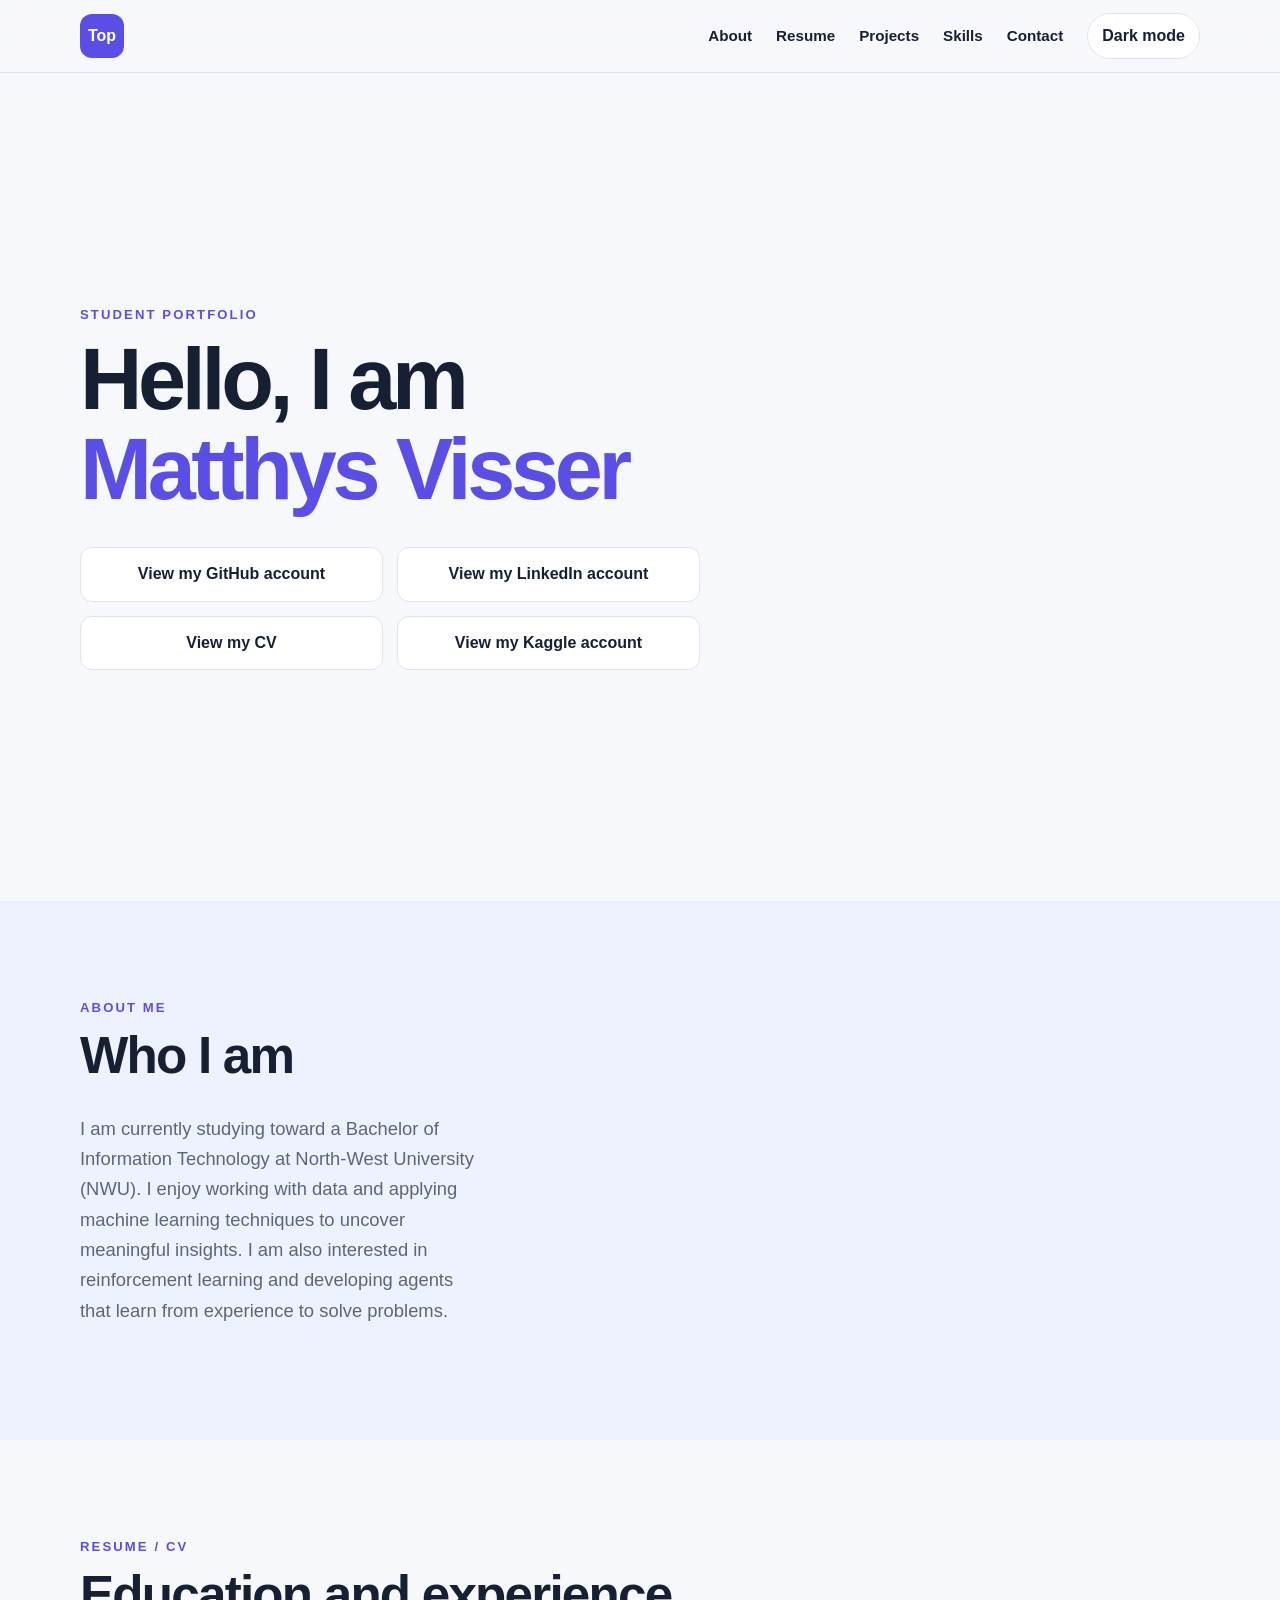
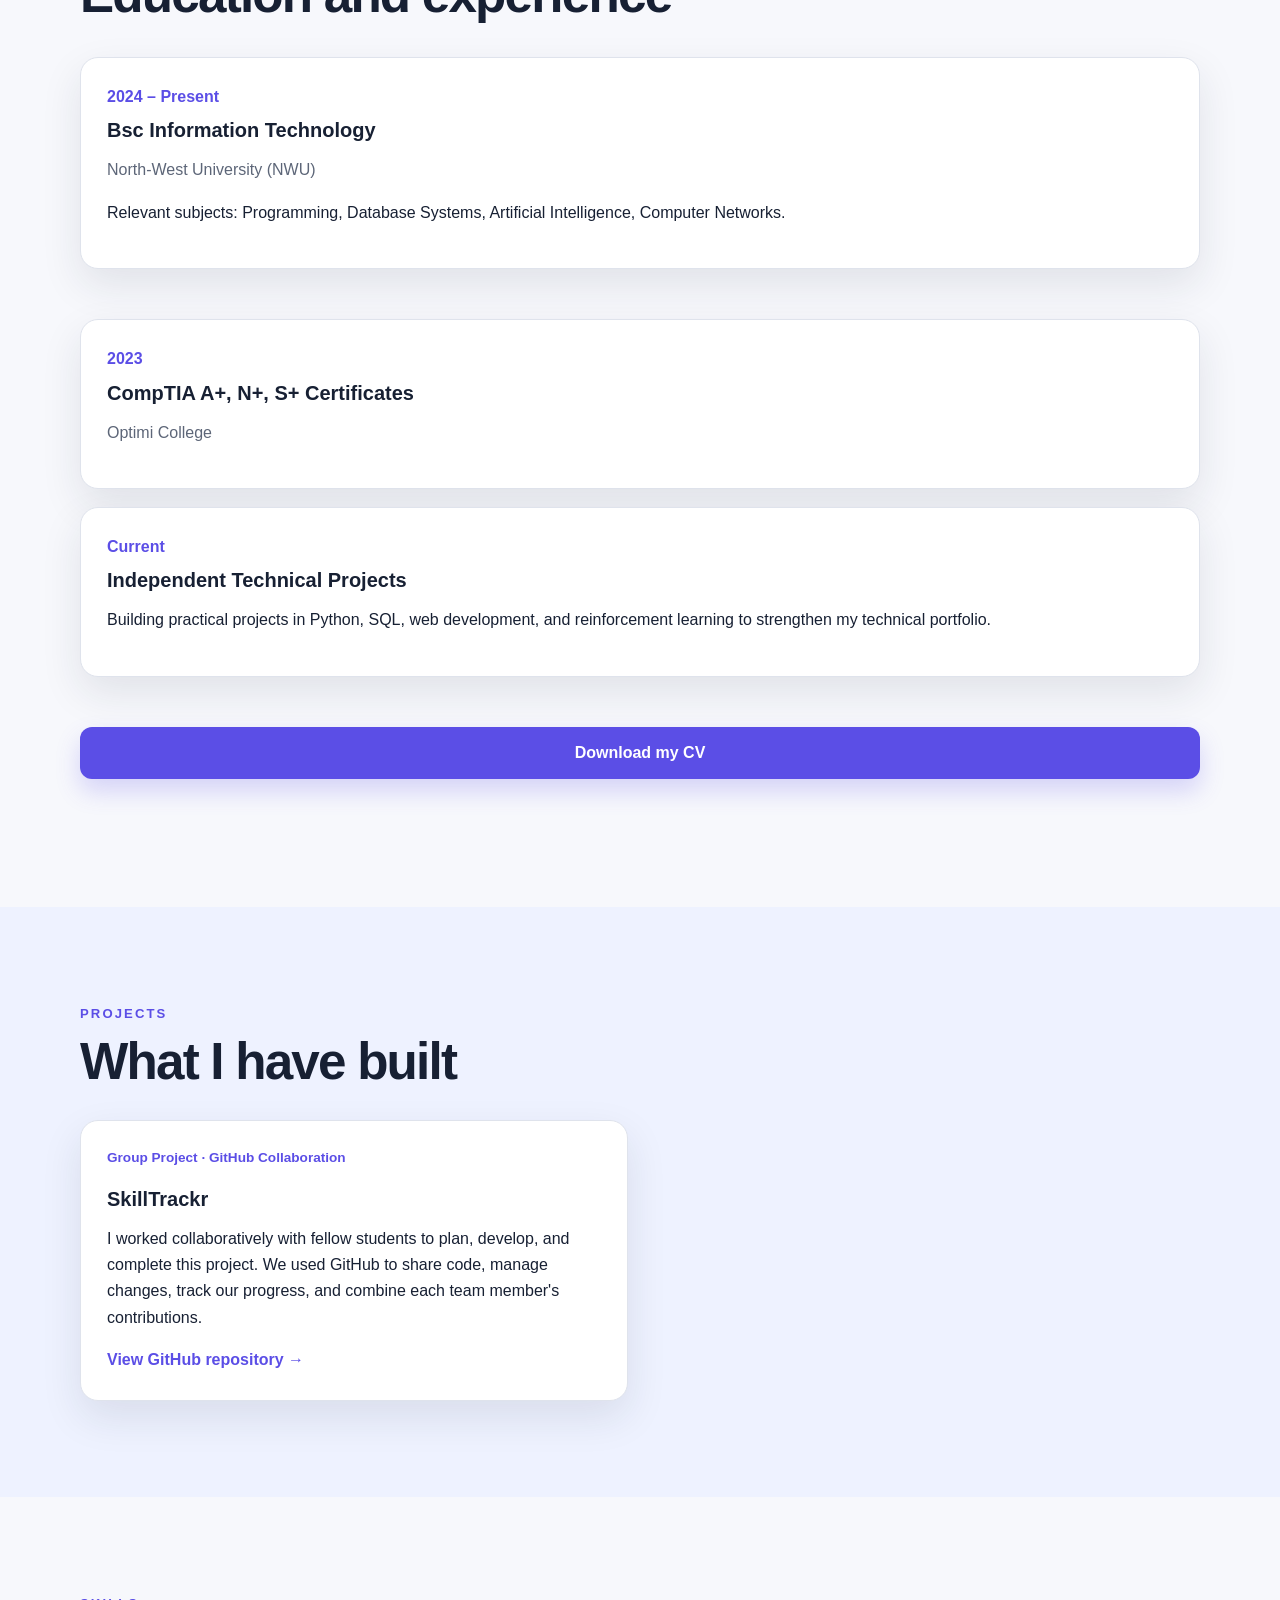
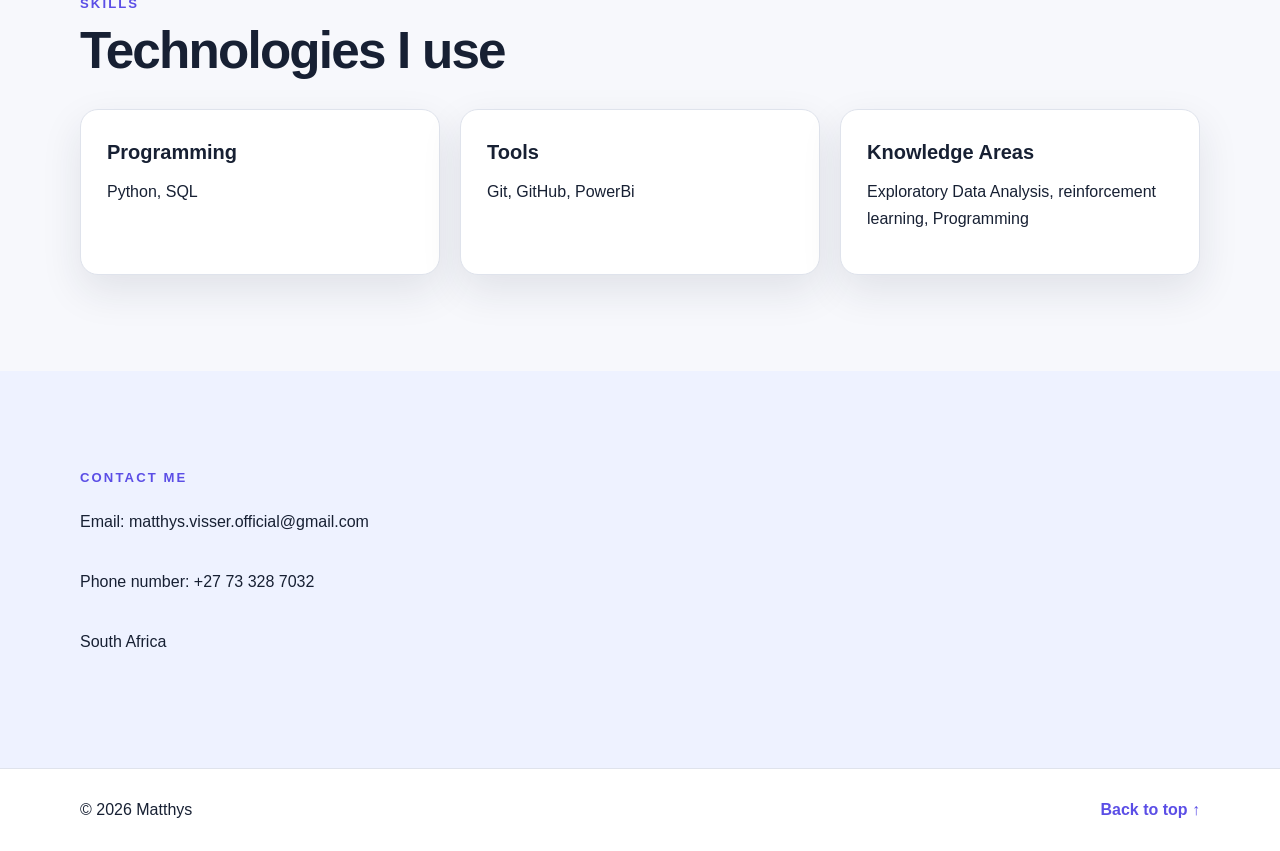
==== 49836919_Visser_CV/index.html @ 2f4fb56f "Rename Index.html to index.html" ====
<!DOCTYPE html>
<html lang="en">
<head>
    <meta charset="UTF-8">
    <meta name="viewport" content="width=device-width, initial-scale=1.0">
    <meta name="description" content="Personal portfolio and virtual CV">
<title>Matthys Visser | Virtual CV</title>
    <link rel="stylesheet" href="style.css">
</head>
<body>
    <header class="site-header">
        <nav class="navbar container" aria-label="Main navigation">
            <a class="logo" href="#home">Top</a>

            <button
                class="menu-button"
                id="menuButton"
                type="button"
                aria-label="Open navigation menu"
                aria-expanded="false"
                aria-controls="navLinks"
            >
                ☰
            </button>

            <div class="nav-links" id="navLinks">
                <a href="#about">About</a>
                <a href="#resume">Resume</a>
                <a href="#projects">Projects</a>
                <a href="#skills">Skills</a>
                <a href="#contact">Contact</a>
                <button class="theme-button" id="themeButton" type="button">
                    Dark mode
                </button>
            </div>
        </nav>
    </header>

    <main>
        <section class="hero section" id="home">
            <div class="container hero-grid">
                <div>
                    <p class="eyebrow">Student Portfolio</p>
<h1>Hello, I am <span>Matthys Visser</span></h1>
                    <div class="button-row">
                        <a class="button secondary-button" href="https://github.com/MattyGoldfish" target="_blank" rel="noreferrer">
                            View my GitHub account
                        </a>
                        <a class="button secondary-button" href="https://za.linkedin.com/in/matthys-visser-6865a5102" target="_blank" rel="noreferrer">
                            View my LinkedIn account
                        </a>
                        <a class="button secondary-button" href="Visser_49836919_CV" target="_blank">
                            View my CV
                        </a>
                        <a class="button secondary-button" href="https://www.kaggle.com/mattygoldfish" target="_blank" rel="noreferrer">
                            View my Kaggle account
                        </a>
                    </div>
                </div>
            </div>
        </section>

        <section class="section alternate-section reveal" id="about">
            <div class="container two-column">
                <div>
                    <p class="eyebrow">About Me</p>
                    <h2>Who I am
                        
                    </h2>
                    <p class="hero-text">
                       I am currently studying toward a Bachelor of Information Technology 
                        at North-West University (NWU). I enjoy working with data and applying 
                        machine learning techniques to uncover meaningful insights. I am also 
                        interested in reinforcement learning and developing agents that learn 
                        from experience to solve problems.
                    </p>
                </div>

                <div>
                    <p>
                        
                    </p>
                    <p>
                        
                    </p>
                    <p>
                       
                    </p>
                </div>
            </div>
        </section>

        <section class="section reveal" id="resume">
            <div class="container">
                <p class="eyebrow">Resume / CV</p>
                <h2>Education and experience</h2>

                <div class="timeline">
                    <article class="timeline-item">
                        <p class="timeline-date">2024 – Present</p>
                        <h3>Bsc Information Technology</h3>
                        <p class="muted">North-West University (NWU)</p>
                        <p>
                            Relevant subjects: Programming, Database Systems,
                            Artificial Intelligence, Computer Networks.
                        </p>
                    </article>

                <div class="timeline">
                    <article class="timeline-item">
                        <p class="timeline-date">2023</p>
                        <h3>CompTIA A+, N+, S+ Certificates</h3>
                        <p class="muted">Optimi College</p>
                       

                    </article>

                    <article class="timeline-item">
                        <p class="timeline-date">Current</p>
                        <h3>Independent Technical Projects</h3>
                        <p>
                            Building practical projects in Python, SQL, web development,
                            and reinforcement learning to strengthen my technical portfolio.
                        </p>
                    </article>
                </div>

                <a class="button primary-button" href="Visser_49836919_CV.pdf" download>
                    Download my CV
                </a>
            </div>
        </section>

       <section class="section alternate-section reveal" id="projects">
    <div class="container">
        <p class="eyebrow">Projects</p>
        <h2>What I have built</h2>

        <div class="project-grid">
            <article class="project-card">
                <div class="project-content">
                    <p class="project-tag">
                        Group Project · GitHub Collaboration
                    </p>

                    <h3>SkillTrackr</h3>

                    <p>
                        I worked collaboratively with fellow students to plan,
                        develop, and complete this project. We used GitHub to
                        share code, manage changes, track our progress, and
                        combine each team member's contributions.
                    </p>

                    <a
                        href="https://github.com/CMPG213-Group-5/SkillTrackr"
                        target="_blank"
                        rel="noreferrer"
                    >
                        View GitHub repository →
                    </a>
                </div>
            </article>
        </div>
    </div>
</section>

        <section class="section reveal" id="skills">
            <div class="container">
                <p class="eyebrow">Skills</p>
                <h2>Technologies I use</h2>

                <div class="skills-grid">
                    <article class="skill-card">
                        <h3>Programming</h3>
                        <p>Python, SQL</p>
                    </article>

                    <article class="skill-card">
                        <h3>Tools</h3>
                        <p>Git, GitHub, PowerBi</p>
                    </article>

                    <article class="skill-card">
                        <h3>Knowledge Areas</h3>
                        <p>
                            Exploratory Data Analysis, reinforcement learning,
                             Programming
                        </p>
                    </article>
                </div>
            </div>
        </section>

        <section class="section alternate-section reveal" id="contact">
    <div class="container">
        <p class="eyebrow">Contact ME</p>

        <div class="contact-links">
            <p class="Email">
                 Email: matthys.visser.official@gmail.com
            </p>
            <p class="phone-number">
                 Phone number: +27 73 328 7032
            </p>

            <p>South Africa</p>
        </div>
    </div>
</section>
    </main>

    <footer>
        <div class="container footer-content">
<p>© <span id="currentYear"></span> Matthys</p>
            <a href="#home">Back to top ↑</a>
        </div>
    </footer>

    <script src="script.js"></script>
</body>
</html>
---- 49836919_Visser_CV/style.css ----
/* ---------- Basic setup ---------- */

:root {
    --background: #f7f8fc;
    --surface: #ffffff;
    --surface-alt: #eef2ff;
    --text: #172033;
    --muted: #5d6678;
    --primary: #5b4ee6;
    --primary-dark: #4538c8;
    --border: #dfe3ec;
    --shadow: 0 16px 40px rgba(27, 35, 60, 0.10);
    --radius: 18px;
    --max-width: 1120px;
}

body.dark-theme {
    --background: #10131c;
    --surface: #181d29;
    --surface-alt: #202638;
    --text: #f4f6fb;
    --muted: #b8c0d0;
    --primary: #9b91ff;
    --primary-dark: #b4acff;
    --border: #31384a;
    --shadow: 0 16px 40px rgba(0, 0, 0, 0.28);
}

* {
    box-sizing: border-box;
}

html {
    scroll-behavior: smooth;
}

body {
    margin: 0;
    font-family: Arial, Helvetica, sans-serif;
    background: var(--background);
    color: var(--text);
    line-height: 1.65;
    transition: background 0.25s ease, color 0.25s ease;
}

img {
    max-width: 100%;
}

a {
    color: var(--primary);
}

button,
a {
    -webkit-tap-highlight-color: transparent;
}

.container {
    width: min(92%, var(--max-width));
    margin-inline: auto;
}

.section {
    padding: 96px 0;
    scroll-margin-top: 82px;
}

.alternate-section {
    background: var(--surface-alt);
}

.eyebrow {
    margin: 0 0 8px;
    color: var(--primary);
    font-size: 0.82rem;
    font-weight: 800;
    letter-spacing: 0.16em;
    text-transform: uppercase;
}

h1,
h2,
h3,
p {
    margin-top: 0;
}

h1 {
    margin-bottom: 20px;
    font-size: clamp(2.6rem, 7vw, 5.4rem);
    line-height: 1.05;
    letter-spacing: -0.05em;
}

h1 span {
    color: var(--primary);
}

h2 {
    margin-bottom: 28px;
    font-size: clamp(2rem, 4vw, 3.2rem);
    line-height: 1.15;
    letter-spacing: -0.035em;
}

h3 {
    margin-bottom: 10px;
    font-size: 1.25rem;
}

.muted {
    color: var(--muted);
}

/* ---------- Navigation ---------- */

.site-header {
    position: sticky;
    top: 0;
    z-index: 1000;
    border-bottom: 1px solid var(--border);
    background: color-mix(in srgb, var(--background) 88%, transparent);
    backdrop-filter: blur(14px);
}

.navbar {
    min-height: 72px;
    display: flex;
    align-items: center;
    justify-content: space-between;
}

.logo {
    display: grid;
    width: 44px;
    height: 44px;
    place-items: center;
    border-radius: 12px;
    background: var(--primary);
    color: #ffffff;
    font-weight: 900;
    text-decoration: none;
}

.nav-links {
    display: flex;
    align-items: center;
    gap: 24px;
}

.nav-links a {
    color: var(--text);
    font-size: 0.95rem;
    font-weight: 700;
    text-decoration: none;
}

.nav-links a:hover,
.nav-links a:focus-visible {
    color: var(--primary);
}

.theme-button,
.menu-button,
.filter-button {
    border: 1px solid var(--border);
    border-radius: 999px;
    background: var(--surface);
    color: var(--text);
    cursor: pointer;
    font: inherit;
    font-weight: 700;
}

.theme-button {
    padding: 9px 14px;
}

.menu-button {
    display: none;
    width: 44px;
    height: 44px;
}

/* ---------- Hero ---------- */

.hero {
    min-height: calc(100vh - 72px);
    display: grid;
    align-items: center;
}

.hero-grid {
    display: grid;
    grid-template-columns: 1.45fr 0.75fr;
    gap: 64px;
    align-items: center;
}

.hero-text {
    max-width: 720px;
    color: var(--muted);
    font-size: 1.15rem;
}

.button-row {
    display: grid;
    grid-template-columns: repeat(2, minmax(0, 1fr));
    gap: 14px;
    max-width: 620px;
    margin-top: 32px;
}

.button {
    display: inline-block;
    padding: 13px 20px;
    border-radius: 12px;
    font-weight: 800;
    text-decoration: none;
    text-align: center;
    transition: transform 0.2s ease, box-shadow 0.2s ease;
}

.button:hover,
.button:focus-visible {
    transform: translateY(-2px);
}

.primary-button {
    background: var(--primary);
    color: #ffffff;
    box-shadow: 0 12px 24px rgba(91, 78, 230, 0.22);
}

.primary-button:hover {
    background: var(--primary-dark);
}

.secondary-button {
    border: 1px solid var(--border);
    background: var(--surface);
    color: var(--text);
}

.contact-card,
.skill-card,
.project-card,
.timeline-item {
    border: 1px solid var(--border);
    background: var(--surface);
    box-shadow: var(--shadow);
}

/* ---------- General sections ---------- */

.two-column,
.contact-grid {
    display: grid;
    grid-template-columns: 0.75fr 1.25fr;
    gap: 64px;
    align-items: start;
}

.timeline {
    display: grid;
    gap: 18px;
    margin: 32px 0;
}

.timeline-item {
    padding: 26px;
    border-radius: var(--radius);
}

.timeline-date {
    margin-bottom: 4px;
    color: var(--primary);
    font-weight: 800;
}

.skills-grid {
    display: grid;
    grid-template-columns: repeat(3, 1fr);
    gap: 20px;
}

.skill-card {
    padding: 26px;
    border-radius: var(--radius);
}

/* ---------- Projects ---------- */

.filter-buttons {
    display: flex;
    flex-wrap: wrap;
    gap: 10px;
    margin-bottom: 30px;
}

.filter-button {
    padding: 9px 15px;
}

.filter-button.active {
    border-color: var(--primary);
    background: var(--primary);
    color: #ffffff;
}

.project-grid {
    display: grid;
    grid-template-columns: repeat(2, 1fr);
    gap: 24px;
}

.project-card {
    overflow: hidden;
    border-radius: var(--radius);
    transition: transform 0.25s ease, box-shadow 0.25s ease;
}

.project-card:hover {
    transform: translateY(-6px);
}

.project-card.hidden {
    display: none;
}

.project-image {
    display: grid;
    min-height: 190px;
    place-items: center;
    background:
        radial-gradient(circle at top left, rgba(255, 255, 255, 0.35), transparent 32%),
        linear-gradient(135deg, var(--primary), #17a897);
    color: #ffffff;
    font-size: 2rem;
    font-weight: 900;
    letter-spacing: -0.03em;
}

.project-content {
    padding: 26px;
}

.project-tag {
    color: var(--primary);
    font-size: 0.85rem;
    font-weight: 800;
}

.project-content a {
    font-weight: 800;
    text-decoration: none;
}

/* ---------- Contact and footer ---------- */

.contact-card {
    display: grid;
    gap: 14px;
    padding: 30px;
    border-radius: var(--radius);
}

.contact-card a {
    overflow-wrap: anywhere;
    font-weight: 800;
    text-decoration: none;
}

footer {
    padding: 28px 0;
    border-top: 1px solid var(--border);
    background: var(--surface);
}

.footer-content {
    display: flex;
    justify-content: space-between;
    gap: 20px;
}

.footer-content p {
    margin: 0;
}

.footer-content a {
    font-weight: 800;
    text-decoration: none;
}

/* ---------- Scroll animation ---------- */

.reveal {
    opacity: 0;
    transform: translateY(24px);
    transition: opacity 0.7s ease, transform 0.7s ease;
}

.reveal.visible {
    opacity: 1;
    transform: translateY(0);
}

/* ---------- Responsive layout ---------- */

@media (max-width: 850px) {
    .hero-grid,
    .two-column,
    .contact-grid {
        grid-template-columns: 1fr;
        gap: 40px;
    }

    .skills-grid {
        grid-template-columns: 1fr;
    }

    .menu-button {
        display: grid;
        place-items: center;
    }

    .nav-links {
        position: absolute;
        top: 72px;
        right: 4%;
        left: 4%;
        display: none;
        padding: 20px;
        border: 1px solid var(--border);
        border-radius: 16px;
        background: var(--surface);
        box-shadow: var(--shadow);
    }

    .nav-links.open {
        display: grid;
    }
}

@media (max-width: 650px) {
    .section {
        padding: 72px 0;
    }

    .project-grid {
        grid-template-columns: 1fr;
    }

    .footer-content {
        flex-direction: column;
    }
}

@media (prefers-reduced-motion: reduce) {
    *,
    *::before,
    *::after {
        scroll-behavior: auto !important;
        transition-duration: 0.01ms !important;
        animation-duration: 0.01ms !important;
    }

    .reveal {
        opacity: 1;
        transform: none;
    }
}
.contact-links {
    display: flex;
    flex-direction: column;
    align-items: flex-start;
    gap: 18px;
    margin-top: 20px;
}

.contact-links a {
    color: var(--accent-color);
    font-weight: 700;
    text-decoration: none;
}

.contact-links a:hover {
    text-decoration: underline;
}
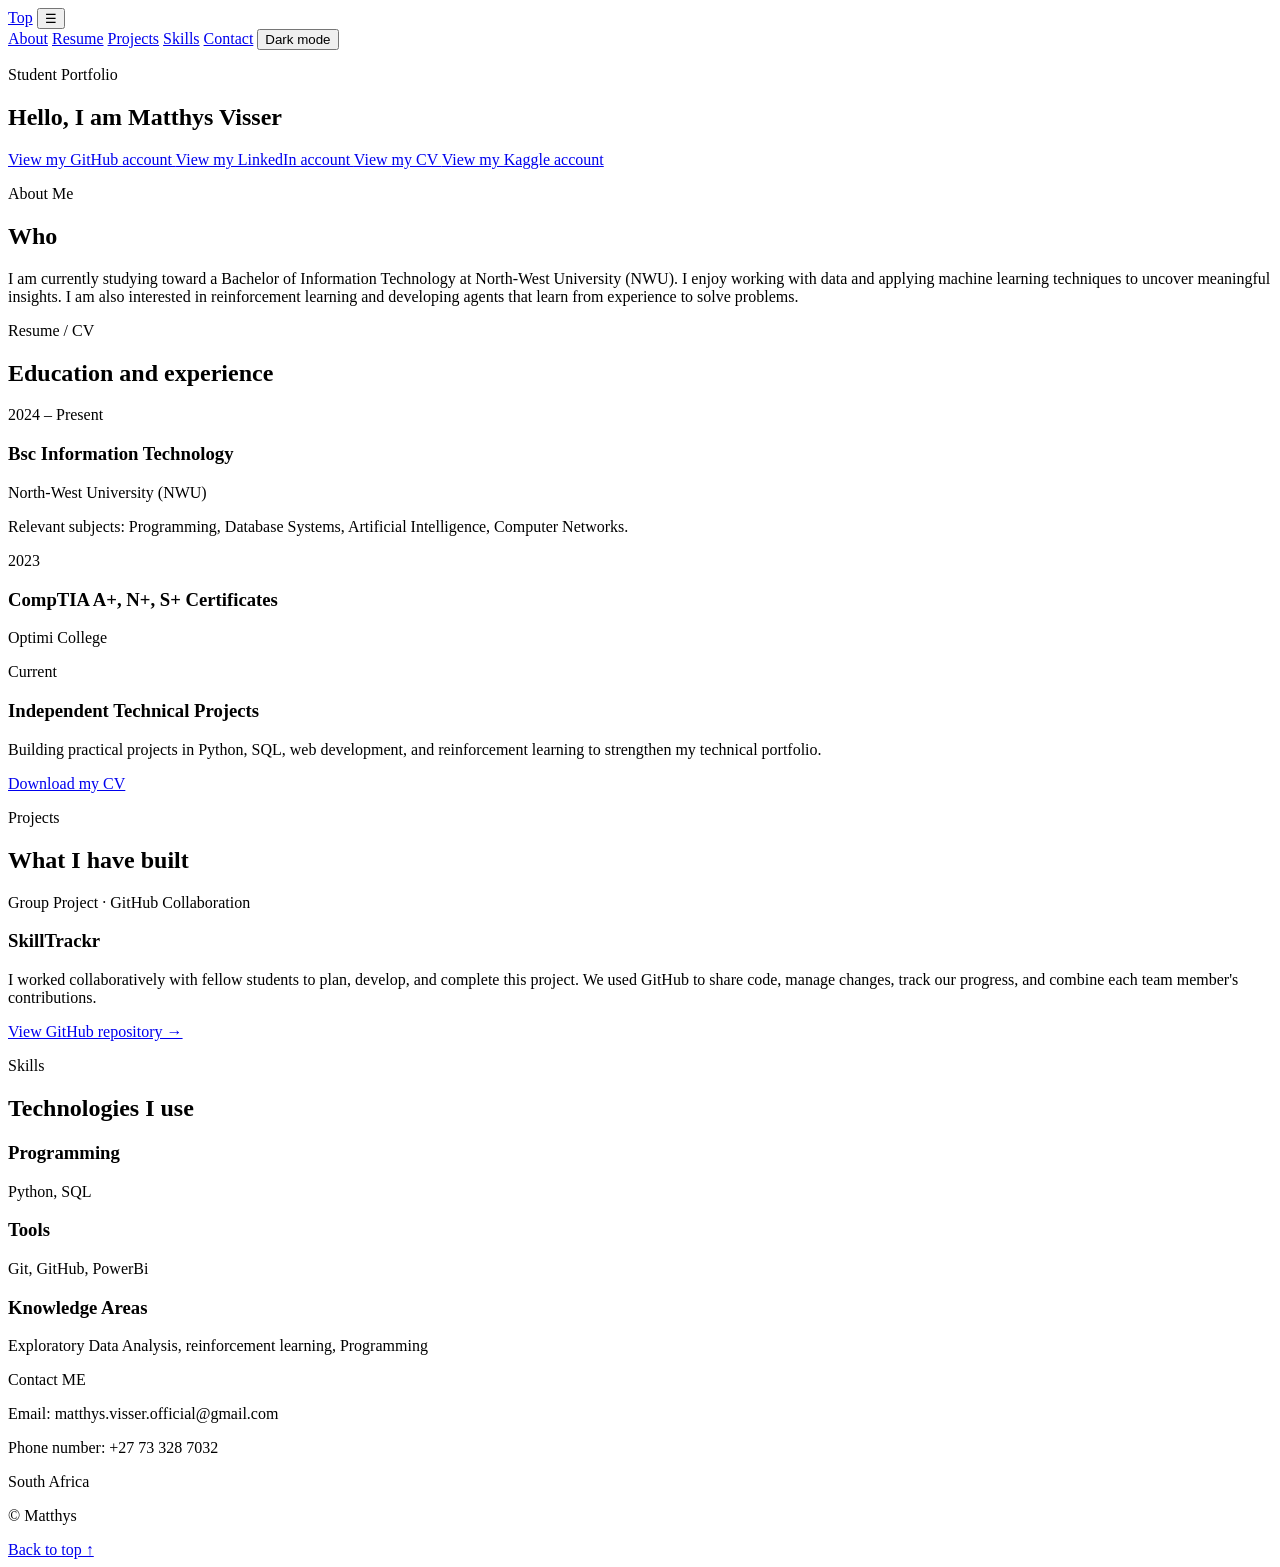
==== commit 4c82ff89: "test" ====
--- a/49836919_Visser_CV/index.html
+++ b/49836919_Visser_CV/index.html
@@ -4,7 +4,7 @@
     <meta charset="UTF-8">
     <meta name="viewport" content="width=device-width, initial-scale=1.0">
     <meta name="description" content="Personal portfolio and virtual CV">
-<title>Matthys Visser | Virtual CV</title>
+<title>Matthys Vis | Virtual CV</title>
     <link rel="stylesheet" href="style.css">
 </head>
 <body>
@@ -64,7 +64,7 @@
             <div class="container two-column">
                 <div>
                     <p class="eyebrow">About Me</p>
-                    <h2>Who I am
+                    <h2>Who 
                         
                     </h2>
                     <p class="hero-text">
